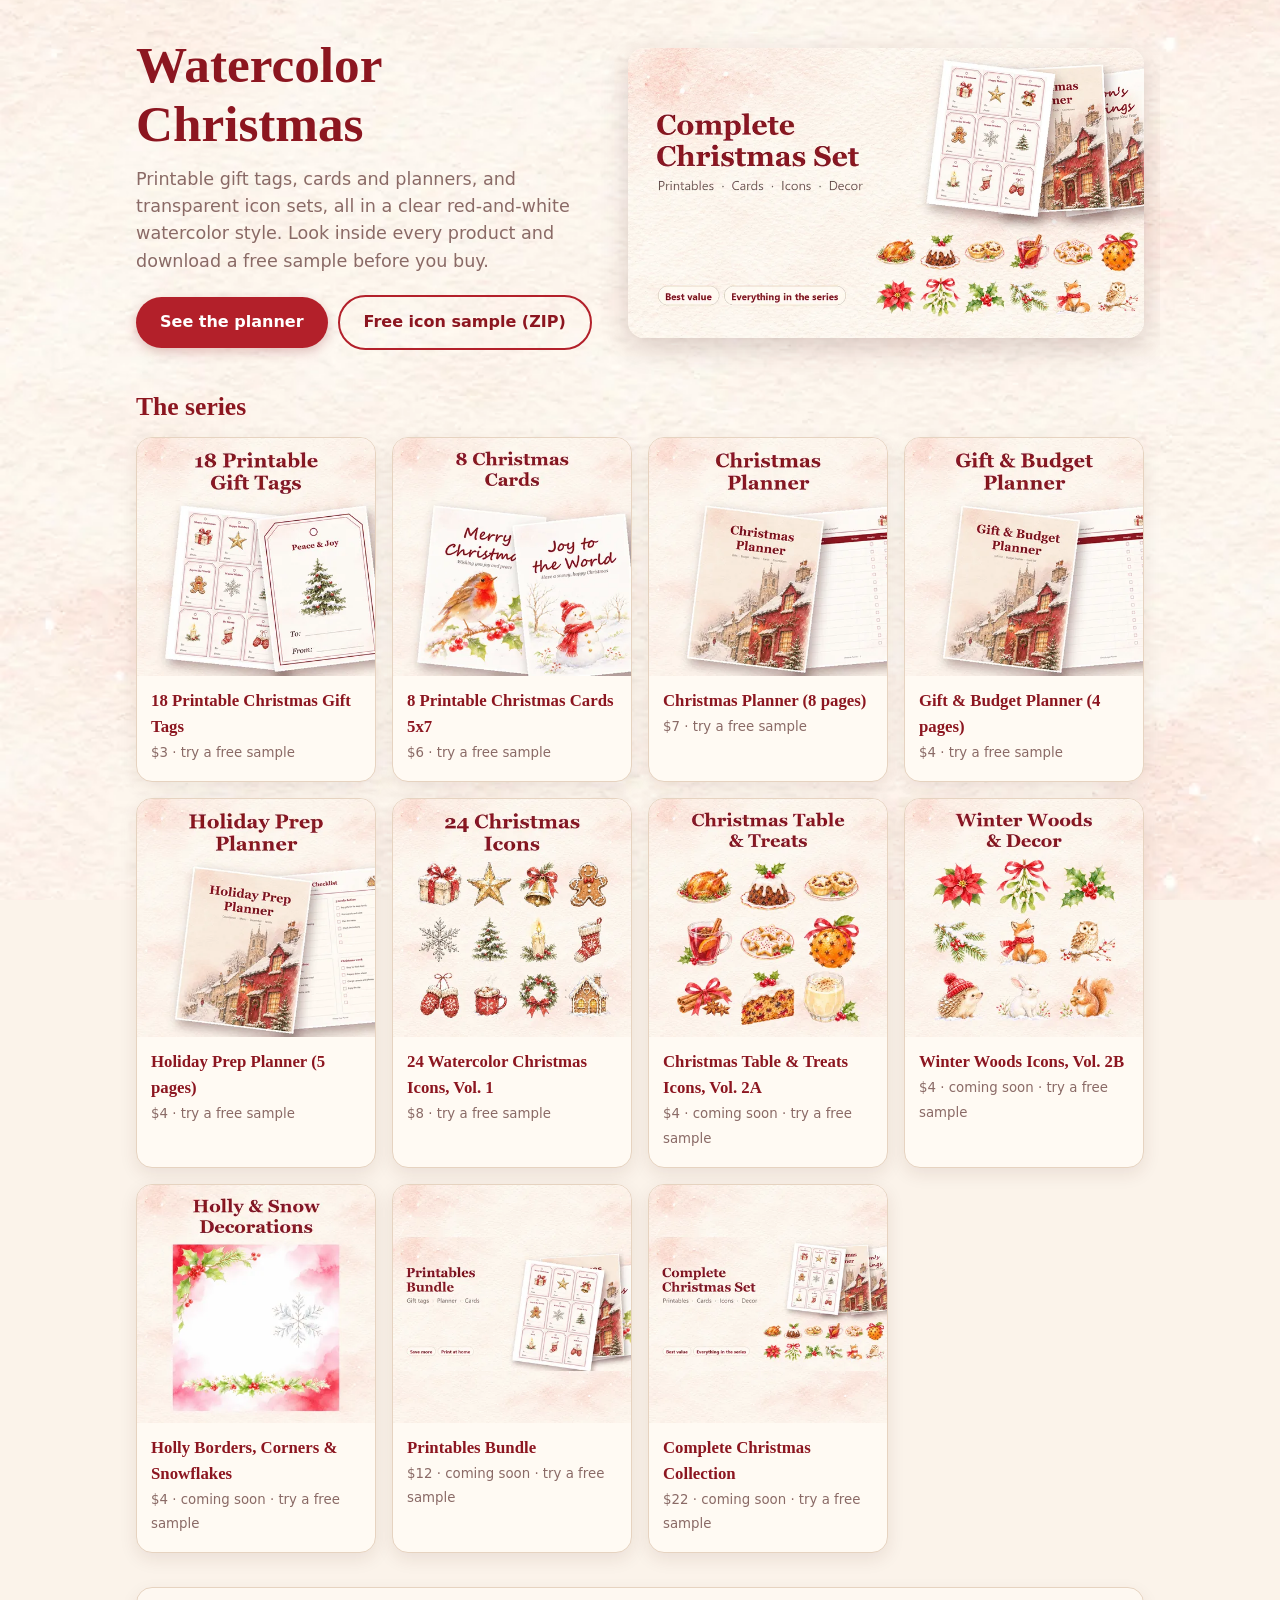
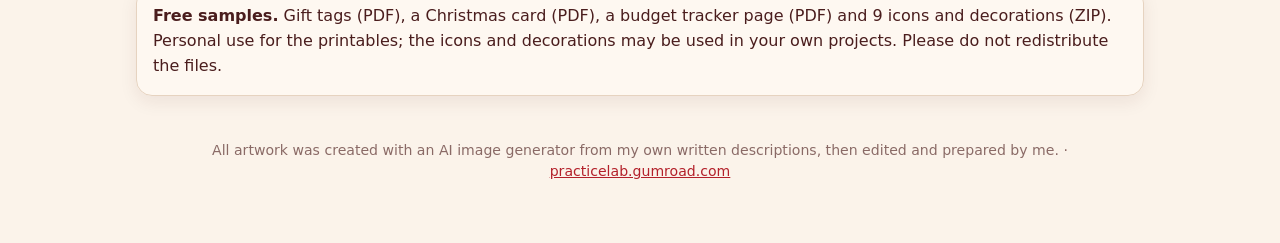
==== index.html @ 511fa6e2 "Add live previews and free samples for the Watercolor Christmas series Co-Authored-By: Claude Sonnet" ====
<!doctype html><html lang="en"><head><meta charset="utf-8"><meta name="viewport" content="width=device-width,initial-scale=1">
<title>Watercolor Christmas: live previews and free samples</title><meta name="description" content="Preview every printable and icon set in the Watercolor Christmas series and download a free sample."><meta name="theme-color" content="#fbf3ea">
<link rel="icon" href="data:image/svg+xml,%3Csvg xmlns='http://www.w3.org/2000/svg' viewBox='0 0 100 100'%3E%3Ctext y='.9em' font-size='90'%3E%F0%9F%8E%84%3C/text%3E%3C/svg%3E">
<link rel="stylesheet" href="css/style.css"></head><body class="home"><div class="wrap">
<div class="hero"><div><h1>Watercolor Christmas</h1><p>Printable gift tags, cards and planners, and transparent icon sets, all in a clear red-and-white watercolor style. Look inside every product and download a free sample before you buy.</p>
<div class="row"><a class="btn" href="p/christmas-planner.html">See the planner</a><a class="btn ghost" href="samples/free-sample-icons.zip" download>Free icon sample (ZIP)</a></div></div>
<img src="img/cover-complete-collection.webp" alt="The Watercolor Christmas collection" width="960" height="540"></div>
<section><h2>The series</h2><div class="cards-index"><a class="pcard" href="p/gift-tags.html"><img src="img/thumb-gift-tags.webp" alt="" loading="lazy"><div><b>18 Printable Christmas Gift Tags</b><small>$3 &middot; try a free sample</small></div></a><a class="pcard" href="p/christmas-cards.html"><img src="img/thumb-christmas-cards.webp" alt="" loading="lazy"><div><b>8 Printable Christmas Cards 5x7</b><small>$6 &middot; try a free sample</small></div></a><a class="pcard" href="p/christmas-planner.html"><img src="img/thumb-christmas-planner.webp" alt="" loading="lazy"><div><b>Christmas Planner (8 pages)</b><small>$7 &middot; try a free sample</small></div></a><a class="pcard" href="p/gift-budget-planner.html"><img src="img/thumb-gift-budget-planner.webp" alt="" loading="lazy"><div><b>Gift &amp; Budget Planner (4 pages)</b><small>$4 &middot; try a free sample</small></div></a><a class="pcard" href="p/holiday-prep-planner.html"><img src="img/thumb-holiday-prep-planner.webp" alt="" loading="lazy"><div><b>Holiday Prep Planner (5 pages)</b><small>$4 &middot; try a free sample</small></div></a><a class="pcard" href="p/icons-vol1.html"><img src="img/thumb-icons-vol1.webp" alt="" loading="lazy"><div><b>24 Watercolor Christmas Icons, Vol. 1</b><small>$8 &middot; try a free sample</small></div></a><a class="pcard" href="p/icons-vol2a.html"><img src="img/thumb-icons-vol2a-table-and-treats.webp" alt="" loading="lazy"><div><b>Christmas Table &amp; Treats Icons, Vol. 2A</b><small>$4 &middot; coming soon &middot; try a free sample</small></div></a><a class="pcard" href="p/icons-vol2b.html"><img src="img/thumb-icons-vol2b-winter-woods.webp" alt="" loading="lazy"><div><b>Winter Woods Icons, Vol. 2B</b><small>$4 &middot; coming soon &middot; try a free sample</small></div></a><a class="pcard" href="p/holly-borders.html"><img src="img/thumb-holly-borders-and-snowflakes.webp" alt="" loading="lazy"><div><b>Holly Borders, Corners &amp; Snowflakes</b><small>$4 &middot; coming soon &middot; try a free sample</small></div></a><a class="pcard" href="p/printables-bundle.html"><img src="img/thumb-printables-bundle.webp" alt="" loading="lazy"><div><b>Printables Bundle</b><small>$12 &middot; coming soon &middot; try a free sample</small></div></a><a class="pcard" href="p/complete-collection.html"><img src="img/thumb-complete-collection.webp" alt="" loading="lazy"><div><b>Complete Christmas Collection</b><small>$22 &middot; coming soon &middot; try a free sample</small></div></a></div></section>
<section><div class="panel"><b>Free samples.</b> Gift tags (PDF), a Christmas card (PDF), a budget tracker page (PDF) and 9 icons and decorations (ZIP). Personal use for the printables; the icons and decorations may be used in your own projects. Please do not redistribute the files.</div></section>
<footer>All artwork was created with an AI image generator from my own written descriptions, then edited and prepared by me. &middot; <a href="https://practicelab.gumroad.com" target="_blank" rel="noopener">practicelab.gumroad.com</a></footer>
</div></body></html>
---- css/style.css ----
:root{--paper:#fbf3ea;--card:#fffaf3;--ink:#4a1d1d;--muted:#8a6a66;--accent:#b3202a;--accent2:#8c1620;--line:#e6d3c0;--gold:#d9a441}
*{box-sizing:border-box}html{-webkit-text-size-adjust:100%}
body{margin:0;font-family:system-ui,-apple-system,'Segoe UI',Roboto,sans-serif;color:var(--ink);background:var(--paper) url(../img/paper.webp) center/cover fixed;line-height:1.55}
h1,h2,h3{font-family:Georgia,'Times New Roman',serif;color:var(--accent2);line-height:1.15;margin:0}
a{color:var(--accent)}
.wrap{max-width:1040px;margin:0 auto;padding:22px 16px 60px;overflow-x:clip}
.top{display:flex;justify-content:space-between;align-items:center;gap:10px;flex-wrap:wrap;margin-bottom:10px}
.top a{text-decoration:none;font-weight:600}
.btn{display:inline-block;border:0;cursor:pointer;text-decoration:none;background:var(--accent);color:#fff;font-weight:700;padding:13px 24px;border-radius:999px;font-size:1rem;box-shadow:0 4px 12px #8c162040}
.btn:hover{filter:brightness(1.08)}.btn.ghost{background:transparent;color:var(--accent2);border:2px solid var(--accent);box-shadow:none}
.btn.soft{background:#efe3d4;color:var(--ink);box-shadow:none}
.btn:focus-visible,a:focus-visible,button:focus-visible{outline:3px solid var(--gold);outline-offset:2px}
.row{display:flex;flex-wrap:wrap;gap:10px;align-items:center}
.hero{display:grid;gap:22px;grid-template-columns:minmax(0,1fr);align-items:center;padding:14px 0 8px}
@media(min-width:820px){.hero{grid-template-columns:minmax(0,1fr) minmax(0,1.1fr)}}
.hero h1{font-size:clamp(2rem,6vw,3.2rem)}.hero p{color:var(--muted);font-size:1.1rem;margin:12px 0 20px}
.hero img{width:100%;height:auto;border-radius:16px;box-shadow:0 10px 28px #4a1d1d30}
.price{display:inline-block;background:#fffaf3;border:1px solid var(--line);border-radius:999px;padding:4px 14px;font-weight:700;color:var(--accent2);margin-bottom:10px}
.soon{display:inline-block;background:#fff0d6;border:1px solid #efc98a;color:#8a5a00;border-radius:999px;padding:4px 14px;font-weight:700;margin-bottom:10px}
section{margin-top:34px}section>h2{font-size:1.6rem;margin-bottom:12px}
.panel{background:#fffaf3d8;border:1px solid var(--line);border-radius:16px;padding:16px;box-shadow:0 6px 18px #4a1d1414}
ul.inside{margin:0;padding-left:1.2rem}ul.inside li{margin:6px 0}
.grid{display:grid;gap:14px;grid-template-columns:repeat(auto-fill,minmax(150px,1fr))}
.grid.big{grid-template-columns:repeat(auto-fill,minmax(220px,1fr))}
.grid.cards{grid-template-columns:repeat(auto-fill,minmax(200px,1fr))}
.shot{display:block;background:#fff;border:1px solid var(--line);border-radius:12px;padding:6px;box-shadow:0 4px 12px #4a1d1420}
.shot img{display:block;width:100%;height:auto;border-radius:8px}
.shot span{display:block;text-align:center;font-size:.85rem;color:var(--muted);padding:4px 0 2px}
.swatches{display:flex;gap:8px;flex-wrap:wrap;margin:8px 0 14px}
.sw{width:42px;height:42px;border-radius:50%;border:3px solid #fff;box-shadow:0 0 0 1px var(--line);cursor:pointer;padding:0}
.sw[aria-pressed=true]{box-shadow:0 0 0 3px var(--accent)}
.stage{border-radius:16px;padding:14px;border:1px solid var(--line);transition:background .2s}
.stage .grid img{width:100%;height:auto;display:block}
.cell{padding:6px;border-radius:12px}
.note{font-size:.88rem;color:var(--muted)}
.cards-index{display:grid;gap:16px;grid-template-columns:repeat(auto-fill,minmax(230px,1fr));margin-top:16px}
.pcard{display:flex;flex-direction:column;text-decoration:none;color:inherit;background:#fffaf3;border:1px solid var(--line);border-radius:16px;overflow:hidden;box-shadow:0 6px 18px #4a1d1418;transition:transform .15s}
.pcard:hover{transform:translateY(-3px)}
.pcard img{width:100%;height:auto;display:block;aspect-ratio:1/1;object-fit:cover}
.pcard div{padding:12px 14px 16px}.pcard b{display:block;font-family:Georgia,serif;color:var(--accent2);font-size:1.05rem}
.pcard small{color:var(--muted)}
footer{margin-top:44px;text-align:center;color:var(--muted);font-size:.88rem}
@media(prefers-reduced-motion:reduce){*{transition:none!important}}
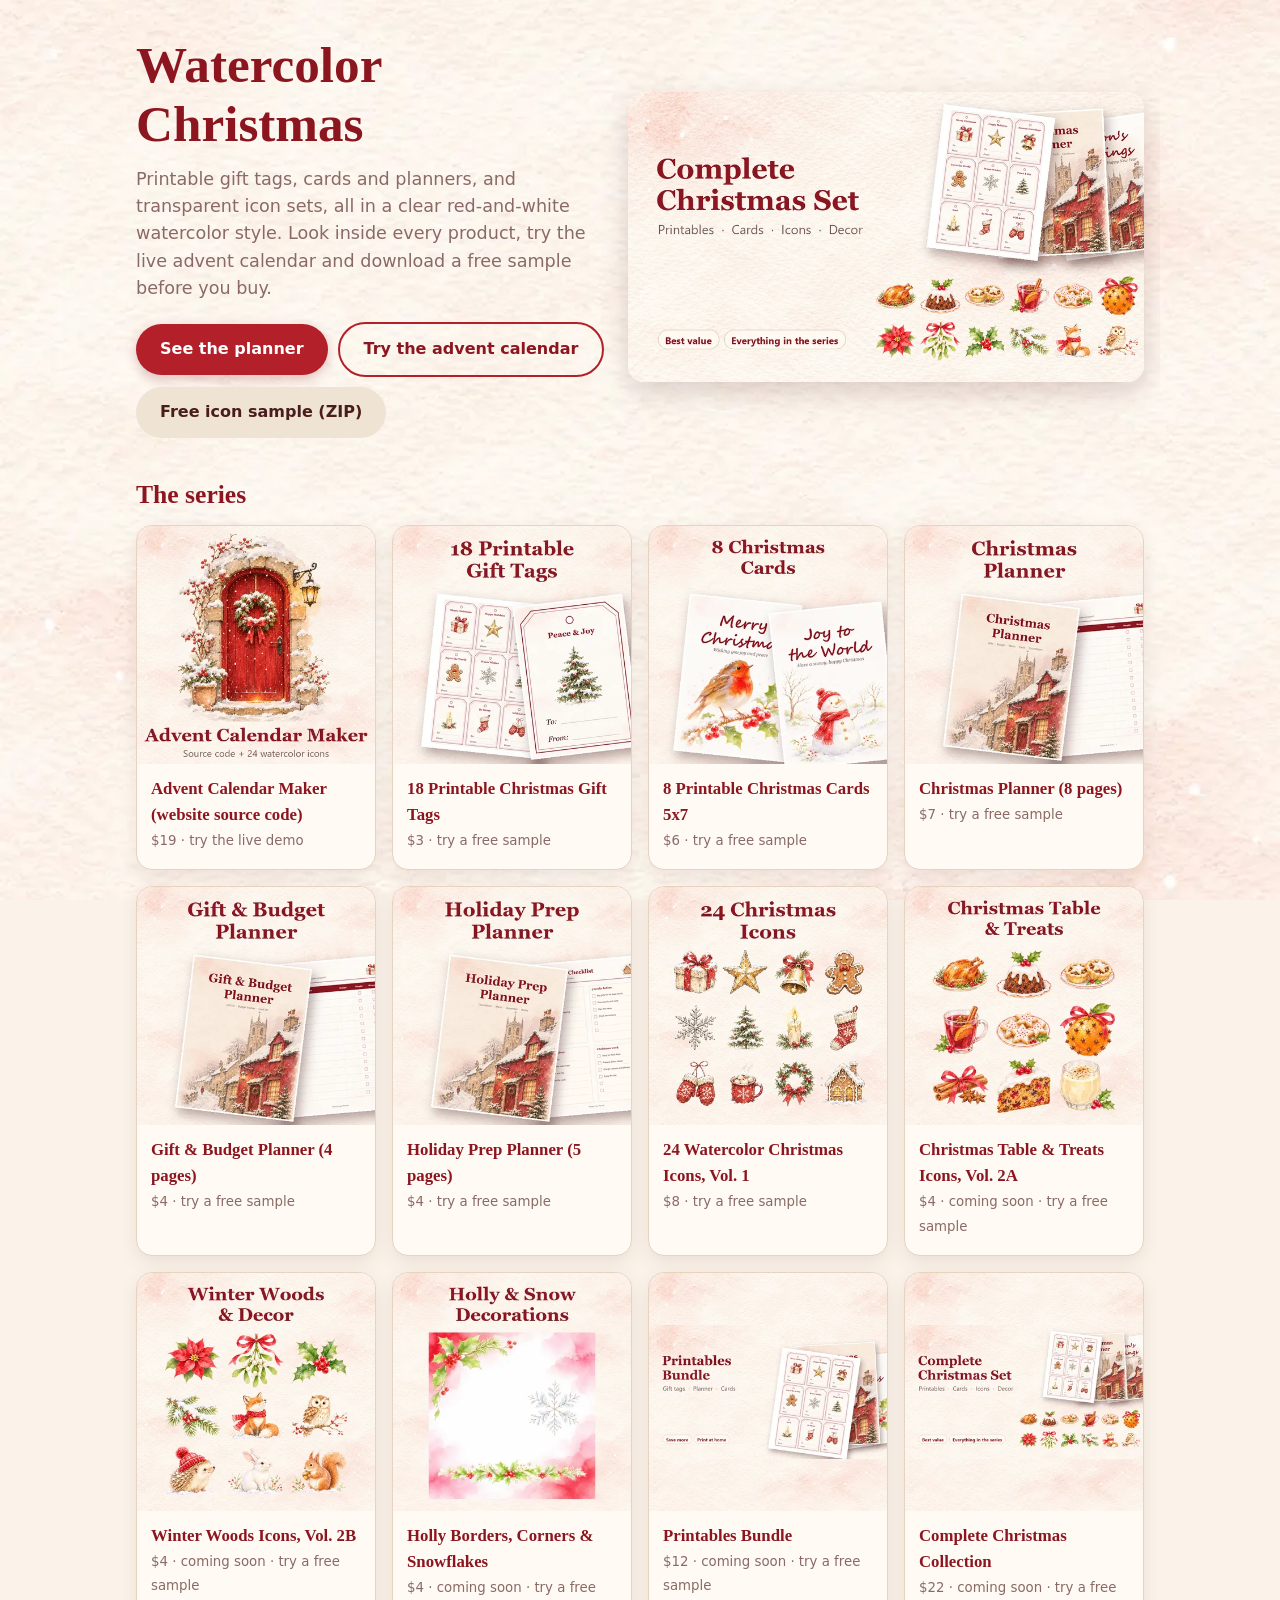
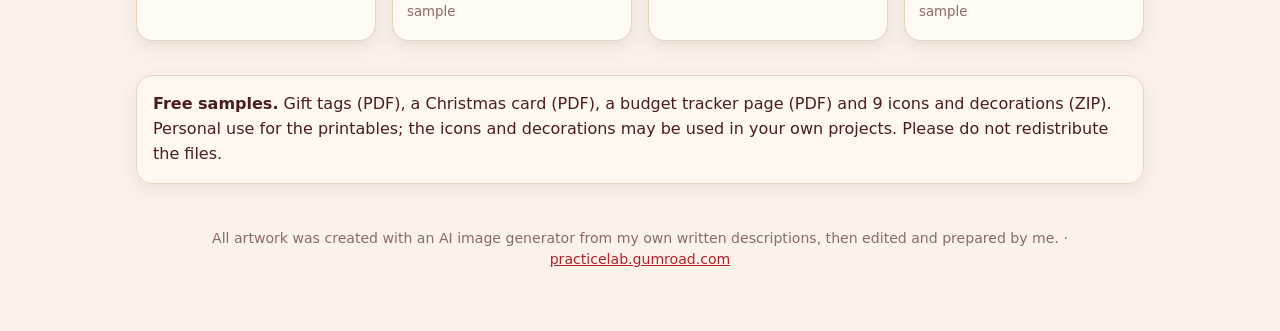
==== commit c4f7c83a: "Add the Advent Calendar Maker page with an embedded live demo Co-Authored-By: Claude Sonnet 5.5 <nor" ====
--- a/index.html
+++ b/index.html
@@ -2,10 +2,10 @@
 <title>Watercolor Christmas: live previews and free samples</title><meta name="description" content="Preview every printable and icon set in the Watercolor Christmas series and download a free sample."><meta name="theme-color" content="#fbf3ea">
 <link rel="icon" href="data:image/svg+xml,%3Csvg xmlns='http://www.w3.org/2000/svg' viewBox='0 0 100 100'%3E%3Ctext y='.9em' font-size='90'%3E%F0%9F%8E%84%3C/text%3E%3C/svg%3E">
 <link rel="stylesheet" href="css/style.css"></head><body class="home"><div class="wrap">
-<div class="hero"><div><h1>Watercolor Christmas</h1><p>Printable gift tags, cards and planners, and transparent icon sets, all in a clear red-and-white watercolor style. Look inside every product and download a free sample before you buy.</p>
-<div class="row"><a class="btn" href="p/christmas-planner.html">See the planner</a><a class="btn ghost" href="samples/free-sample-icons.zip" download>Free icon sample (ZIP)</a></div></div>
+<div class="hero"><div><h1>Watercolor Christmas</h1><p>Printable gift tags, cards and planners, and transparent icon sets, all in a clear red-and-white watercolor style. Look inside every product, try the live advent calendar and download a free sample before you buy.</p>
+<div class="row"><a class="btn" href="p/christmas-planner.html">See the planner</a><a class="btn ghost" href="p/advent-calendar-maker.html">Try the advent calendar</a><a class="btn soft" href="samples/free-sample-icons.zip" download>Free icon sample (ZIP)</a></div></div>
 <img src="img/cover-complete-collection.webp" alt="The Watercolor Christmas collection" width="960" height="540"></div>
-<section><h2>The series</h2><div class="cards-index"><a class="pcard" href="p/gift-tags.html"><img src="img/thumb-gift-tags.webp" alt="" loading="lazy"><div><b>18 Printable Christmas Gift Tags</b><small>$3 &middot; try a free sample</small></div></a><a class="pcard" href="p/christmas-cards.html"><img src="img/thumb-christmas-cards.webp" alt="" loading="lazy"><div><b>8 Printable Christmas Cards 5x7</b><small>$6 &middot; try a free sample</small></div></a><a class="pcard" href="p/christmas-planner.html"><img src="img/thumb-christmas-planner.webp" alt="" loading="lazy"><div><b>Christmas Planner (8 pages)</b><small>$7 &middot; try a free sample</small></div></a><a class="pcard" href="p/gift-budget-planner.html"><img src="img/thumb-gift-budget-planner.webp" alt="" loading="lazy"><div><b>Gift &amp; Budget Planner (4 pages)</b><small>$4 &middot; try a free sample</small></div></a><a class="pcard" href="p/holiday-prep-planner.html"><img src="img/thumb-holiday-prep-planner.webp" alt="" loading="lazy"><div><b>Holiday Prep Planner (5 pages)</b><small>$4 &middot; try a free sample</small></div></a><a class="pcard" href="p/icons-vol1.html"><img src="img/thumb-icons-vol1.webp" alt="" loading="lazy"><div><b>24 Watercolor Christmas Icons, Vol. 1</b><small>$8 &middot; try a free sample</small></div></a><a class="pcard" href="p/icons-vol2a.html"><img src="img/thumb-icons-vol2a-table-and-treats.webp" alt="" loading="lazy"><div><b>Christmas Table &amp; Treats Icons, Vol. 2A</b><small>$4 &middot; coming soon &middot; try a free sample</small></div></a><a class="pcard" href="p/icons-vol2b.html"><img src="img/thumb-icons-vol2b-winter-woods.webp" alt="" loading="lazy"><div><b>Winter Woods Icons, Vol. 2B</b><small>$4 &middot; coming soon &middot; try a free sample</small></div></a><a class="pcard" href="p/holly-borders.html"><img src="img/thumb-holly-borders-and-snowflakes.webp" alt="" loading="lazy"><div><b>Holly Borders, Corners &amp; Snowflakes</b><small>$4 &middot; coming soon &middot; try a free sample</small></div></a><a class="pcard" href="p/printables-bundle.html"><img src="img/thumb-printables-bundle.webp" alt="" loading="lazy"><div><b>Printables Bundle</b><small>$12 &middot; coming soon &middot; try a free sample</small></div></a><a class="pcard" href="p/complete-collection.html"><img src="img/thumb-complete-collection.webp" alt="" loading="lazy"><div><b>Complete Christmas Collection</b><small>$22 &middot; coming soon &middot; try a free sample</small></div></a></div></section>
+<section><h2>The series</h2><div class="cards-index"><a class="pcard" href="p/advent-calendar-maker.html"><img src="img/thumb-advent.webp" alt="" loading="lazy"><div><b>Advent Calendar Maker (website source code)</b><small>$19 &middot; try the live demo</small></div></a><a class="pcard" href="p/gift-tags.html"><img src="img/thumb-gift-tags.webp" alt="" loading="lazy"><div><b>18 Printable Christmas Gift Tags</b><small>$3 &middot; try a free sample</small></div></a><a class="pcard" href="p/christmas-cards.html"><img src="img/thumb-christmas-cards.webp" alt="" loading="lazy"><div><b>8 Printable Christmas Cards 5x7</b><small>$6 &middot; try a free sample</small></div></a><a class="pcard" href="p/christmas-planner.html"><img src="img/thumb-christmas-planner.webp" alt="" loading="lazy"><div><b>Christmas Planner (8 pages)</b><small>$7 &middot; try a free sample</small></div></a><a class="pcard" href="p/gift-budget-planner.html"><img src="img/thumb-gift-budget-planner.webp" alt="" loading="lazy"><div><b>Gift &amp; Budget Planner (4 pages)</b><small>$4 &middot; try a free sample</small></div></a><a class="pcard" href="p/holiday-prep-planner.html"><img src="img/thumb-holiday-prep-planner.webp" alt="" loading="lazy"><div><b>Holiday Prep Planner (5 pages)</b><small>$4 &middot; try a free sample</small></div></a><a class="pcard" href="p/icons-vol1.html"><img src="img/thumb-icons-vol1.webp" alt="" loading="lazy"><div><b>24 Watercolor Christmas Icons, Vol. 1</b><small>$8 &middot; try a free sample</small></div></a><a class="pcard" href="p/icons-vol2a.html"><img src="img/thumb-icons-vol2a-table-and-treats.webp" alt="" loading="lazy"><div><b>Christmas Table &amp; Treats Icons, Vol. 2A</b><small>$4 &middot; coming soon &middot; try a free sample</small></div></a><a class="pcard" href="p/icons-vol2b.html"><img src="img/thumb-icons-vol2b-winter-woods.webp" alt="" loading="lazy"><div><b>Winter Woods Icons, Vol. 2B</b><small>$4 &middot; coming soon &middot; try a free sample</small></div></a><a class="pcard" href="p/holly-borders.html"><img src="img/thumb-holly-borders-and-snowflakes.webp" alt="" loading="lazy"><div><b>Holly Borders, Corners &amp; Snowflakes</b><small>$4 &middot; coming soon &middot; try a free sample</small></div></a><a class="pcard" href="p/printables-bundle.html"><img src="img/thumb-printables-bundle.webp" alt="" loading="lazy"><div><b>Printables Bundle</b><small>$12 &middot; coming soon &middot; try a free sample</small></div></a><a class="pcard" href="p/complete-collection.html"><img src="img/thumb-complete-collection.webp" alt="" loading="lazy"><div><b>Complete Christmas Collection</b><small>$22 &middot; coming soon &middot; try a free sample</small></div></a></div></section>
 <section><div class="panel"><b>Free samples.</b> Gift tags (PDF), a Christmas card (PDF), a budget tracker page (PDF) and 9 icons and decorations (ZIP). Personal use for the printables; the icons and decorations may be used in your own projects. Please do not redistribute the files.</div></section>
 <footer>All artwork was created with an AI image generator from my own written descriptions, then edited and prepared by me. &middot; <a href="https://practicelab.gumroad.com" target="_blank" rel="noopener">practicelab.gumroad.com</a></footer>
 </div></body></html>
--- a/css/style.css
+++ b/css/style.css
@@ -34,6 +34,8 @@
 .stage .grid img{width:100%;height:auto;display:block}
 .cell{padding:6px;border-radius:12px}
 .note{font-size:.88rem;color:var(--muted)}
+.demo{border-radius:16px;overflow:hidden;border:1px solid var(--line);box-shadow:0 8px 24px #4a1d1428;background:#fff}.demo iframe{display:block;width:100%;height:640px;border:0}
+@media(max-width:600px){.demo iframe{height:560px}}
 .cards-index{display:grid;gap:16px;grid-template-columns:repeat(auto-fill,minmax(230px,1fr));margin-top:16px}
 .pcard{display:flex;flex-direction:column;text-decoration:none;color:inherit;background:#fffaf3;border:1px solid var(--line);border-radius:16px;overflow:hidden;box-shadow:0 6px 18px #4a1d1418;transition:transform .15s}
 .pcard:hover{transform:translateY(-3px)}
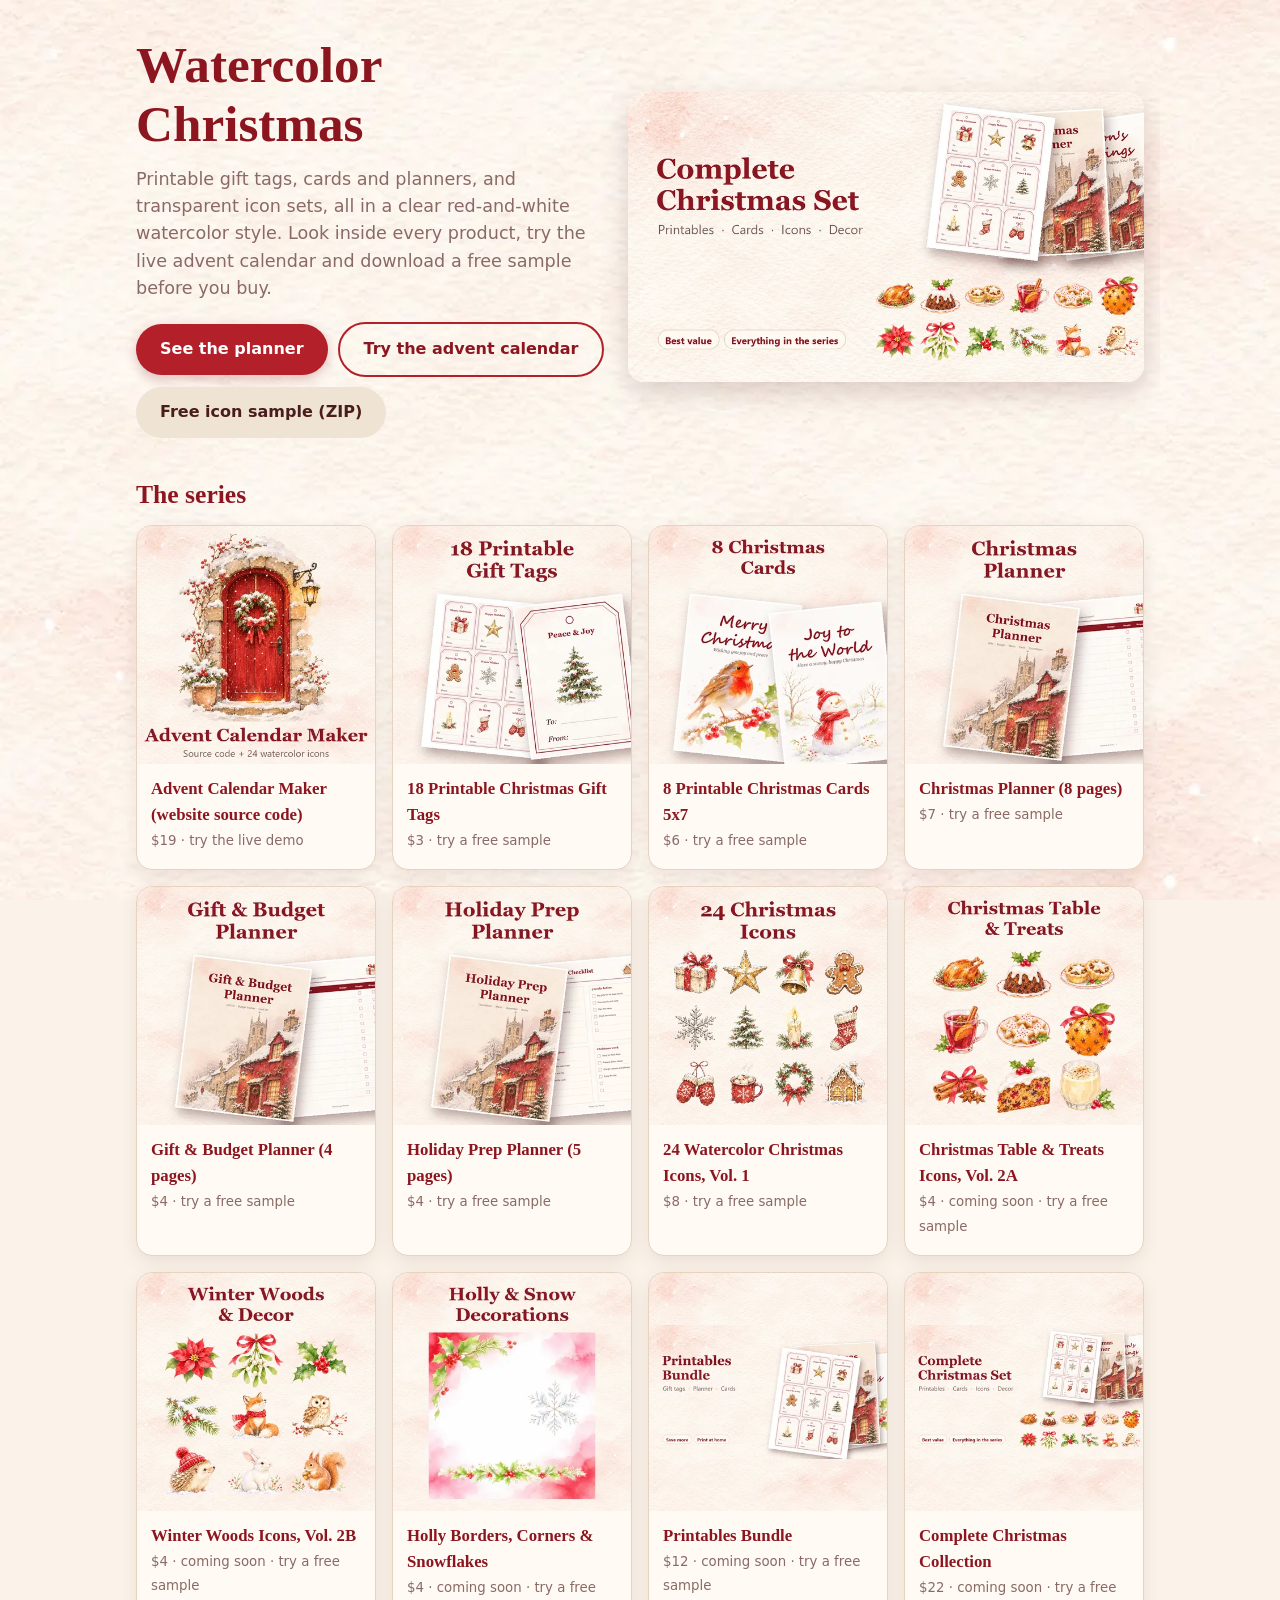
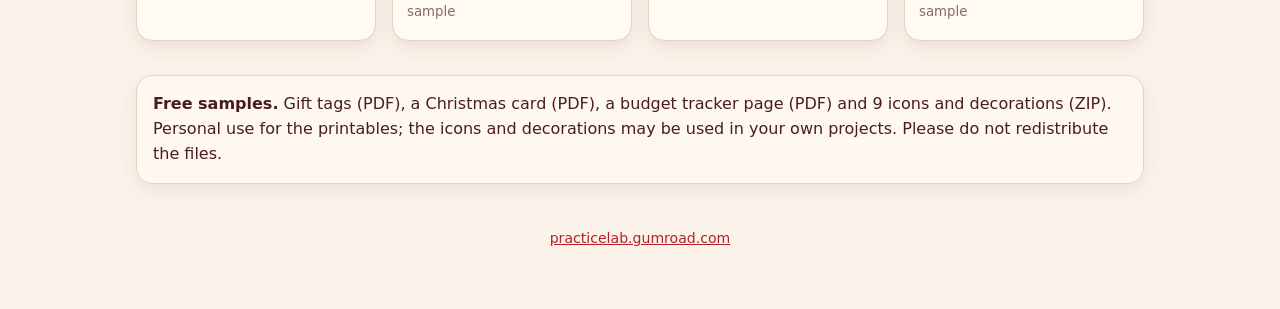
==== commit e93ef4ef: "Simplify the notes on the preview pages Co-Authored-By: Claude Sonnet 5.5 <noreply@anthropic.com>" ====
--- a/index.html
+++ b/index.html
@@ -7,5 +7,5 @@
 <img src="img/cover-complete-collection.webp" alt="The Watercolor Christmas collection" width="960" height="540"></div>
 <section><h2>The series</h2><div class="cards-index"><a class="pcard" href="p/advent-calendar-maker.html"><img src="img/thumb-advent.webp" alt="" loading="lazy"><div><b>Advent Calendar Maker (website source code)</b><small>$19 &middot; try the live demo</small></div></a><a class="pcard" href="p/gift-tags.html"><img src="img/thumb-gift-tags.webp" alt="" loading="lazy"><div><b>18 Printable Christmas Gift Tags</b><small>$3 &middot; try a free sample</small></div></a><a class="pcard" href="p/christmas-cards.html"><img src="img/thumb-christmas-cards.webp" alt="" loading="lazy"><div><b>8 Printable Christmas Cards 5x7</b><small>$6 &middot; try a free sample</small></div></a><a class="pcard" href="p/christmas-planner.html"><img src="img/thumb-christmas-planner.webp" alt="" loading="lazy"><div><b>Christmas Planner (8 pages)</b><small>$7 &middot; try a free sample</small></div></a><a class="pcard" href="p/gift-budget-planner.html"><img src="img/thumb-gift-budget-planner.webp" alt="" loading="lazy"><div><b>Gift &amp; Budget Planner (4 pages)</b><small>$4 &middot; try a free sample</small></div></a><a class="pcard" href="p/holiday-prep-planner.html"><img src="img/thumb-holiday-prep-planner.webp" alt="" loading="lazy"><div><b>Holiday Prep Planner (5 pages)</b><small>$4 &middot; try a free sample</small></div></a><a class="pcard" href="p/icons-vol1.html"><img src="img/thumb-icons-vol1.webp" alt="" loading="lazy"><div><b>24 Watercolor Christmas Icons, Vol. 1</b><small>$8 &middot; try a free sample</small></div></a><a class="pcard" href="p/icons-vol2a.html"><img src="img/thumb-icons-vol2a-table-and-treats.webp" alt="" loading="lazy"><div><b>Christmas Table &amp; Treats Icons, Vol. 2A</b><small>$4 &middot; coming soon &middot; try a free sample</small></div></a><a class="pcard" href="p/icons-vol2b.html"><img src="img/thumb-icons-vol2b-winter-woods.webp" alt="" loading="lazy"><div><b>Winter Woods Icons, Vol. 2B</b><small>$4 &middot; coming soon &middot; try a free sample</small></div></a><a class="pcard" href="p/holly-borders.html"><img src="img/thumb-holly-borders-and-snowflakes.webp" alt="" loading="lazy"><div><b>Holly Borders, Corners &amp; Snowflakes</b><small>$4 &middot; coming soon &middot; try a free sample</small></div></a><a class="pcard" href="p/printables-bundle.html"><img src="img/thumb-printables-bundle.webp" alt="" loading="lazy"><div><b>Printables Bundle</b><small>$12 &middot; coming soon &middot; try a free sample</small></div></a><a class="pcard" href="p/complete-collection.html"><img src="img/thumb-complete-collection.webp" alt="" loading="lazy"><div><b>Complete Christmas Collection</b><small>$22 &middot; coming soon &middot; try a free sample</small></div></a></div></section>
 <section><div class="panel"><b>Free samples.</b> Gift tags (PDF), a Christmas card (PDF), a budget tracker page (PDF) and 9 icons and decorations (ZIP). Personal use for the printables; the icons and decorations may be used in your own projects. Please do not redistribute the files.</div></section>
-<footer>All artwork was created with an AI image generator from my own written descriptions, then edited and prepared by me. &middot; <a href="https://practicelab.gumroad.com" target="_blank" rel="noopener">practicelab.gumroad.com</a></footer>
+<footer><a href="https://practicelab.gumroad.com" target="_blank" rel="noopener">practicelab.gumroad.com</a></footer>
 </div></body></html>
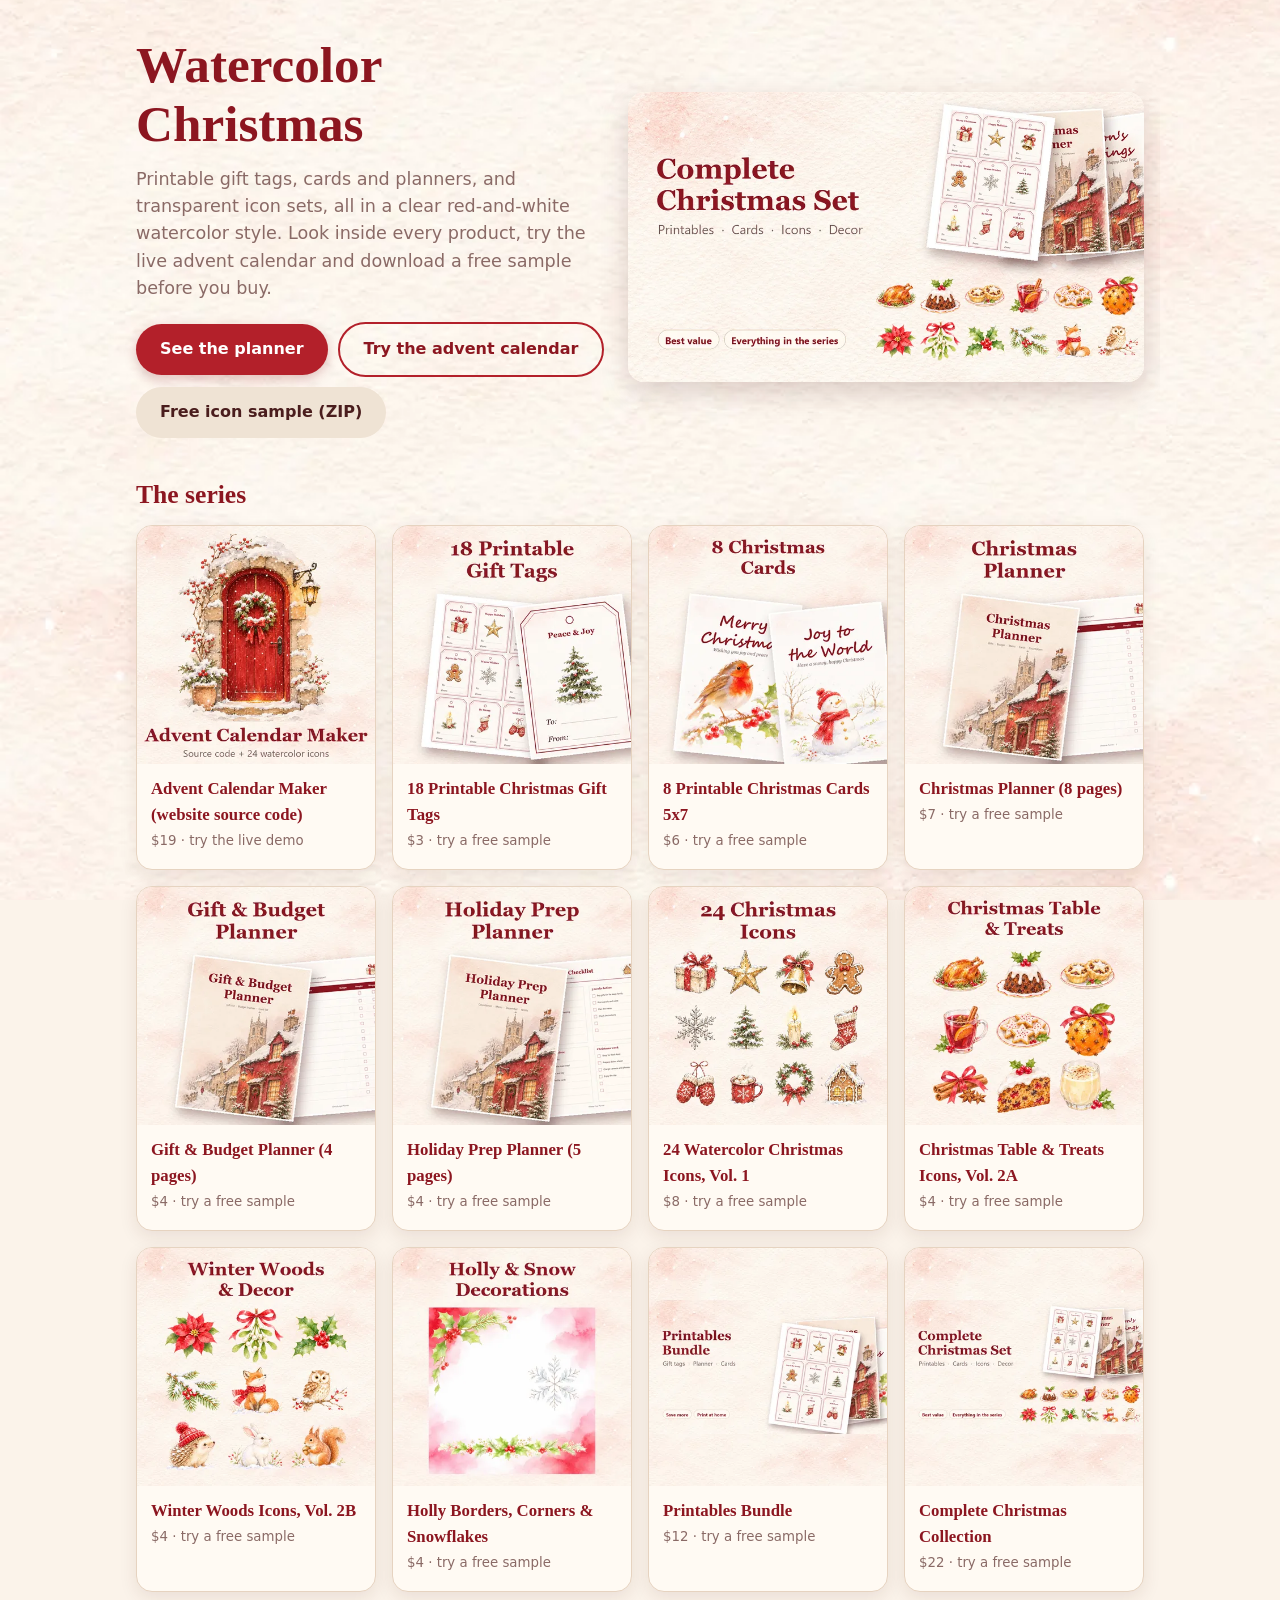
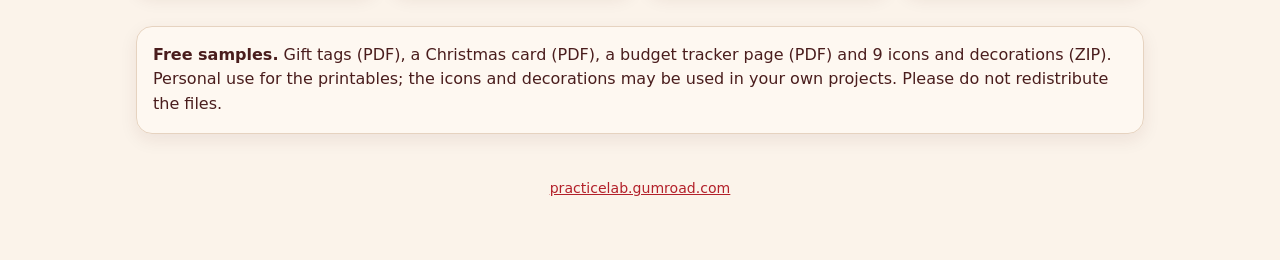
==== commit a389842d: "Link the five new products to their Gumroad pages Co-Authored-By: Claude Sonnet 5.5 <noreply@anthrop" ====
--- a/index.html
+++ b/index.html
@@ -5,7 +5,7 @@
 <div class="hero"><div><h1>Watercolor Christmas</h1><p>Printable gift tags, cards and planners, and transparent icon sets, all in a clear red-and-white watercolor style. Look inside every product, try the live advent calendar and download a free sample before you buy.</p>
 <div class="row"><a class="btn" href="p/christmas-planner.html">See the planner</a><a class="btn ghost" href="p/advent-calendar-maker.html">Try the advent calendar</a><a class="btn soft" href="samples/free-sample-icons.zip" download>Free icon sample (ZIP)</a></div></div>
 <img src="img/cover-complete-collection.webp" alt="The Watercolor Christmas collection" width="960" height="540"></div>
-<section><h2>The series</h2><div class="cards-index"><a class="pcard" href="p/advent-calendar-maker.html"><img src="img/thumb-advent.webp" alt="" loading="lazy"><div><b>Advent Calendar Maker (website source code)</b><small>$19 &middot; try the live demo</small></div></a><a class="pcard" href="p/gift-tags.html"><img src="img/thumb-gift-tags.webp" alt="" loading="lazy"><div><b>18 Printable Christmas Gift Tags</b><small>$3 &middot; try a free sample</small></div></a><a class="pcard" href="p/christmas-cards.html"><img src="img/thumb-christmas-cards.webp" alt="" loading="lazy"><div><b>8 Printable Christmas Cards 5x7</b><small>$6 &middot; try a free sample</small></div></a><a class="pcard" href="p/christmas-planner.html"><img src="img/thumb-christmas-planner.webp" alt="" loading="lazy"><div><b>Christmas Planner (8 pages)</b><small>$7 &middot; try a free sample</small></div></a><a class="pcard" href="p/gift-budget-planner.html"><img src="img/thumb-gift-budget-planner.webp" alt="" loading="lazy"><div><b>Gift &amp; Budget Planner (4 pages)</b><small>$4 &middot; try a free sample</small></div></a><a class="pcard" href="p/holiday-prep-planner.html"><img src="img/thumb-holiday-prep-planner.webp" alt="" loading="lazy"><div><b>Holiday Prep Planner (5 pages)</b><small>$4 &middot; try a free sample</small></div></a><a class="pcard" href="p/icons-vol1.html"><img src="img/thumb-icons-vol1.webp" alt="" loading="lazy"><div><b>24 Watercolor Christmas Icons, Vol. 1</b><small>$8 &middot; try a free sample</small></div></a><a class="pcard" href="p/icons-vol2a.html"><img src="img/thumb-icons-vol2a-table-and-treats.webp" alt="" loading="lazy"><div><b>Christmas Table &amp; Treats Icons, Vol. 2A</b><small>$4 &middot; coming soon &middot; try a free sample</small></div></a><a class="pcard" href="p/icons-vol2b.html"><img src="img/thumb-icons-vol2b-winter-woods.webp" alt="" loading="lazy"><div><b>Winter Woods Icons, Vol. 2B</b><small>$4 &middot; coming soon &middot; try a free sample</small></div></a><a class="pcard" href="p/holly-borders.html"><img src="img/thumb-holly-borders-and-snowflakes.webp" alt="" loading="lazy"><div><b>Holly Borders, Corners &amp; Snowflakes</b><small>$4 &middot; coming soon &middot; try a free sample</small></div></a><a class="pcard" href="p/printables-bundle.html"><img src="img/thumb-printables-bundle.webp" alt="" loading="lazy"><div><b>Printables Bundle</b><small>$12 &middot; coming soon &middot; try a free sample</small></div></a><a class="pcard" href="p/complete-collection.html"><img src="img/thumb-complete-collection.webp" alt="" loading="lazy"><div><b>Complete Christmas Collection</b><small>$22 &middot; coming soon &middot; try a free sample</small></div></a></div></section>
+<section><h2>The series</h2><div class="cards-index"><a class="pcard" href="p/advent-calendar-maker.html"><img src="img/thumb-advent.webp" alt="" loading="lazy"><div><b>Advent Calendar Maker (website source code)</b><small>$19 &middot; try the live demo</small></div></a><a class="pcard" href="p/gift-tags.html"><img src="img/thumb-gift-tags.webp" alt="" loading="lazy"><div><b>18 Printable Christmas Gift Tags</b><small>$3 &middot; try a free sample</small></div></a><a class="pcard" href="p/christmas-cards.html"><img src="img/thumb-christmas-cards.webp" alt="" loading="lazy"><div><b>8 Printable Christmas Cards 5x7</b><small>$6 &middot; try a free sample</small></div></a><a class="pcard" href="p/christmas-planner.html"><img src="img/thumb-christmas-planner.webp" alt="" loading="lazy"><div><b>Christmas Planner (8 pages)</b><small>$7 &middot; try a free sample</small></div></a><a class="pcard" href="p/gift-budget-planner.html"><img src="img/thumb-gift-budget-planner.webp" alt="" loading="lazy"><div><b>Gift &amp; Budget Planner (4 pages)</b><small>$4 &middot; try a free sample</small></div></a><a class="pcard" href="p/holiday-prep-planner.html"><img src="img/thumb-holiday-prep-planner.webp" alt="" loading="lazy"><div><b>Holiday Prep Planner (5 pages)</b><small>$4 &middot; try a free sample</small></div></a><a class="pcard" href="p/icons-vol1.html"><img src="img/thumb-icons-vol1.webp" alt="" loading="lazy"><div><b>24 Watercolor Christmas Icons, Vol. 1</b><small>$8 &middot; try a free sample</small></div></a><a class="pcard" href="p/icons-vol2a.html"><img src="img/thumb-icons-vol2a-table-and-treats.webp" alt="" loading="lazy"><div><b>Christmas Table &amp; Treats Icons, Vol. 2A</b><small>$4 &middot; try a free sample</small></div></a><a class="pcard" href="p/icons-vol2b.html"><img src="img/thumb-icons-vol2b-winter-woods.webp" alt="" loading="lazy"><div><b>Winter Woods Icons, Vol. 2B</b><small>$4 &middot; try a free sample</small></div></a><a class="pcard" href="p/holly-borders.html"><img src="img/thumb-holly-borders-and-snowflakes.webp" alt="" loading="lazy"><div><b>Holly Borders, Corners &amp; Snowflakes</b><small>$4 &middot; try a free sample</small></div></a><a class="pcard" href="p/printables-bundle.html"><img src="img/thumb-printables-bundle.webp" alt="" loading="lazy"><div><b>Printables Bundle</b><small>$12 &middot; try a free sample</small></div></a><a class="pcard" href="p/complete-collection.html"><img src="img/thumb-complete-collection.webp" alt="" loading="lazy"><div><b>Complete Christmas Collection</b><small>$22 &middot; try a free sample</small></div></a></div></section>
 <section><div class="panel"><b>Free samples.</b> Gift tags (PDF), a Christmas card (PDF), a budget tracker page (PDF) and 9 icons and decorations (ZIP). Personal use for the printables; the icons and decorations may be used in your own projects. Please do not redistribute the files.</div></section>
 <footer><a href="https://practicelab.gumroad.com" target="_blank" rel="noopener">practicelab.gumroad.com</a></footer>
 </div></body></html>
